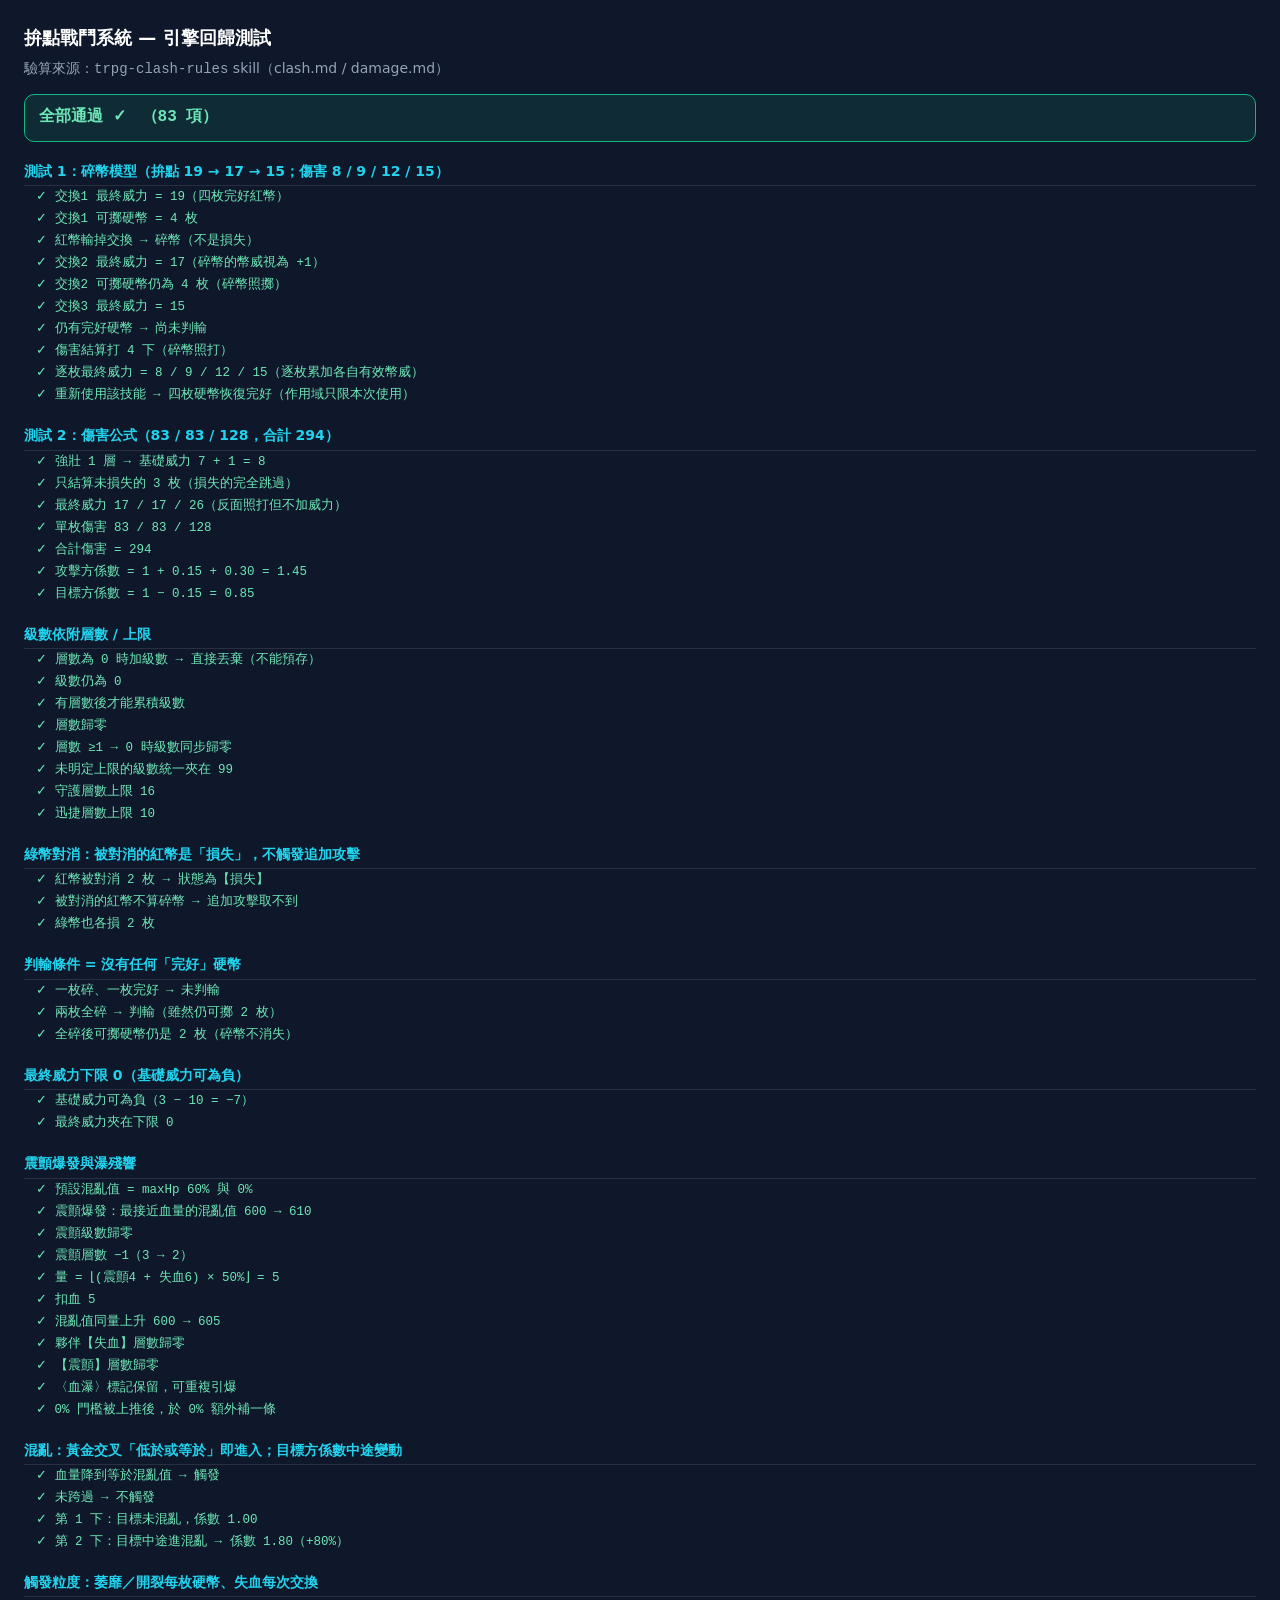
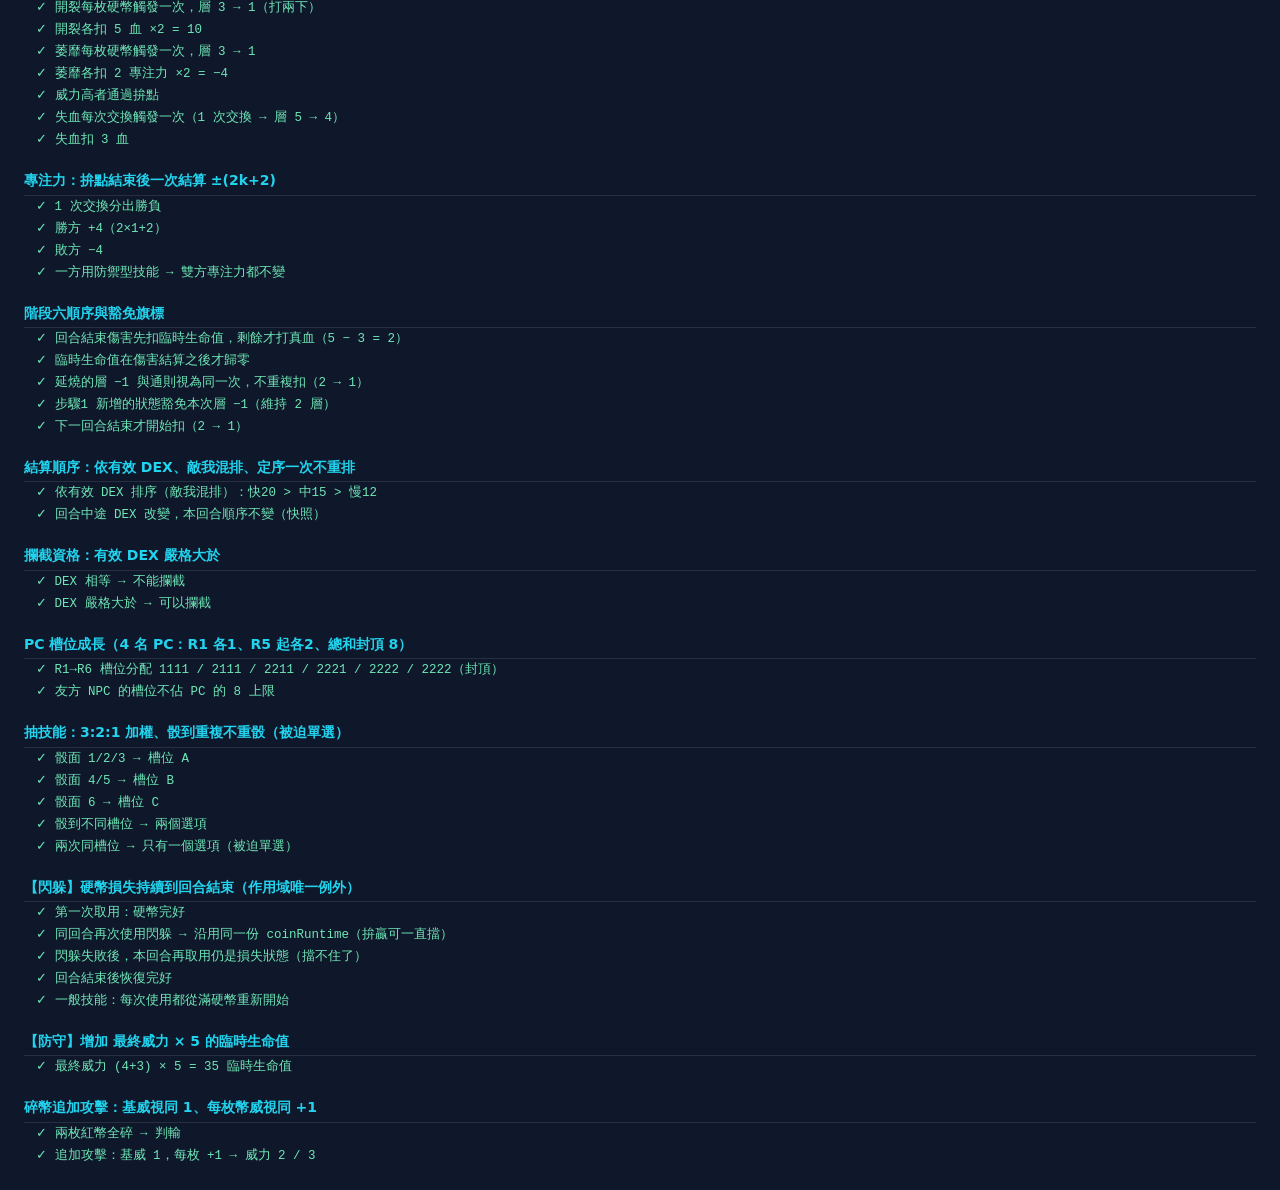
==== tests/index.html @ 9702fb5c "v2 引擎核心：依新規則 skill 重寫 states/clash/damage/turn + 回歸測試全過 規則來源改為 trpg-clash-rules skill（舊規格書作廢）。核心規則變更" ====
<!DOCTYPE html>
<html lang="zh-Hant">
<head>
<meta charset="UTF-8">
<meta name="viewport" content="width=device-width, initial-scale=1.0">
<title>拚點戰鬥系統 — 回歸測試</title>
<style>
  body { background:#0F172A; color:#E2E8F0; font-family:"Fira Sans","Microsoft JhengHei",system-ui,sans-serif;
         margin:0; padding:24px; font-size:14px; line-height:1.6; }
  h1 { font-size:18px; color:#fff; margin:0 0 4px; }
  #summary { font-size:16px; font-weight:600; padding:10px 14px; border-radius:10px; margin:14px 0;
             font-family:"Fira Code",Consolas,monospace; }
  #summary.ok { background:rgba(16,185,129,.12); border:1px solid #10B981; color:#6EE7B7; }
  #summary.bad { background:rgba(220,38,38,.12); border:1px solid #DC2626; color:#FCA5A5; }
  .sec { margin-top:18px; font-weight:600; color:#22D3EE; border-bottom:1px solid rgba(255,255,255,.1); padding-bottom:3px; }
  .ok { color:#6EE7B7; }
  .bad { color:#FCA5A5; font-weight:600; }
  .line { padding:1px 0 1px 12px; font-family:"Fira Code",Consolas,"Microsoft JhengHei",monospace; font-size:12.5px; }
</style>
</head>
<body>
<h1>拚點戰鬥系統 — 引擎回歸測試</h1>
<p style="color:#94A3B8; margin:2px 0 0;">驗算來源：<code>trpg-clash-rules</code> skill（clash.md / damage.md）</p>
<div id="summary">執行中…</div>
<div id="out"></div>

<script src="../engine/states.js"></script>
<script src="../engine/clash.js"></script>
<script src="../engine/damage.js"></script>
<script src="../engine/turn.js"></script>
<script src="tests.js"></script>
<script>
(function () {
  var res;
  try { res = window.runTests(); }
  catch (err) {
    document.getElementById("summary").className = "bad";
    document.getElementById("summary").textContent = "測試執行崩潰：" + err.message;
    console.error(err);
    window.__testResult = { pass: 0, fail: -1, crash: String(err && err.stack || err) };
    return;
  }
  var sum = document.getElementById("summary");
  sum.className = res.fail === 0 ? "ok" : "bad";
  sum.textContent = res.fail === 0
    ? "全部通過 ✓　（" + res.pass + " 項）"
    : "通過 " + res.pass + " 項、失敗 " + res.fail + " 項";
  var out = document.getElementById("out");
  res.lines.forEach(function (l) {
    var d = document.createElement("div");
    if (l.section) { d.className = "sec"; d.textContent = l.text; }
    else { d.className = "line " + (l.ok ? "ok" : "bad"); d.textContent = l.text; }
    out.appendChild(d);
  });
  window.__testResult = { pass: res.pass, fail: res.fail, failures: res.failures };
  console.log("測試結果：通過 " + res.pass + "、失敗 " + res.fail);
  if (res.fail) console.log("失敗清單：" + res.failures.join(" | "));
})();
</script>
</body>
</html>
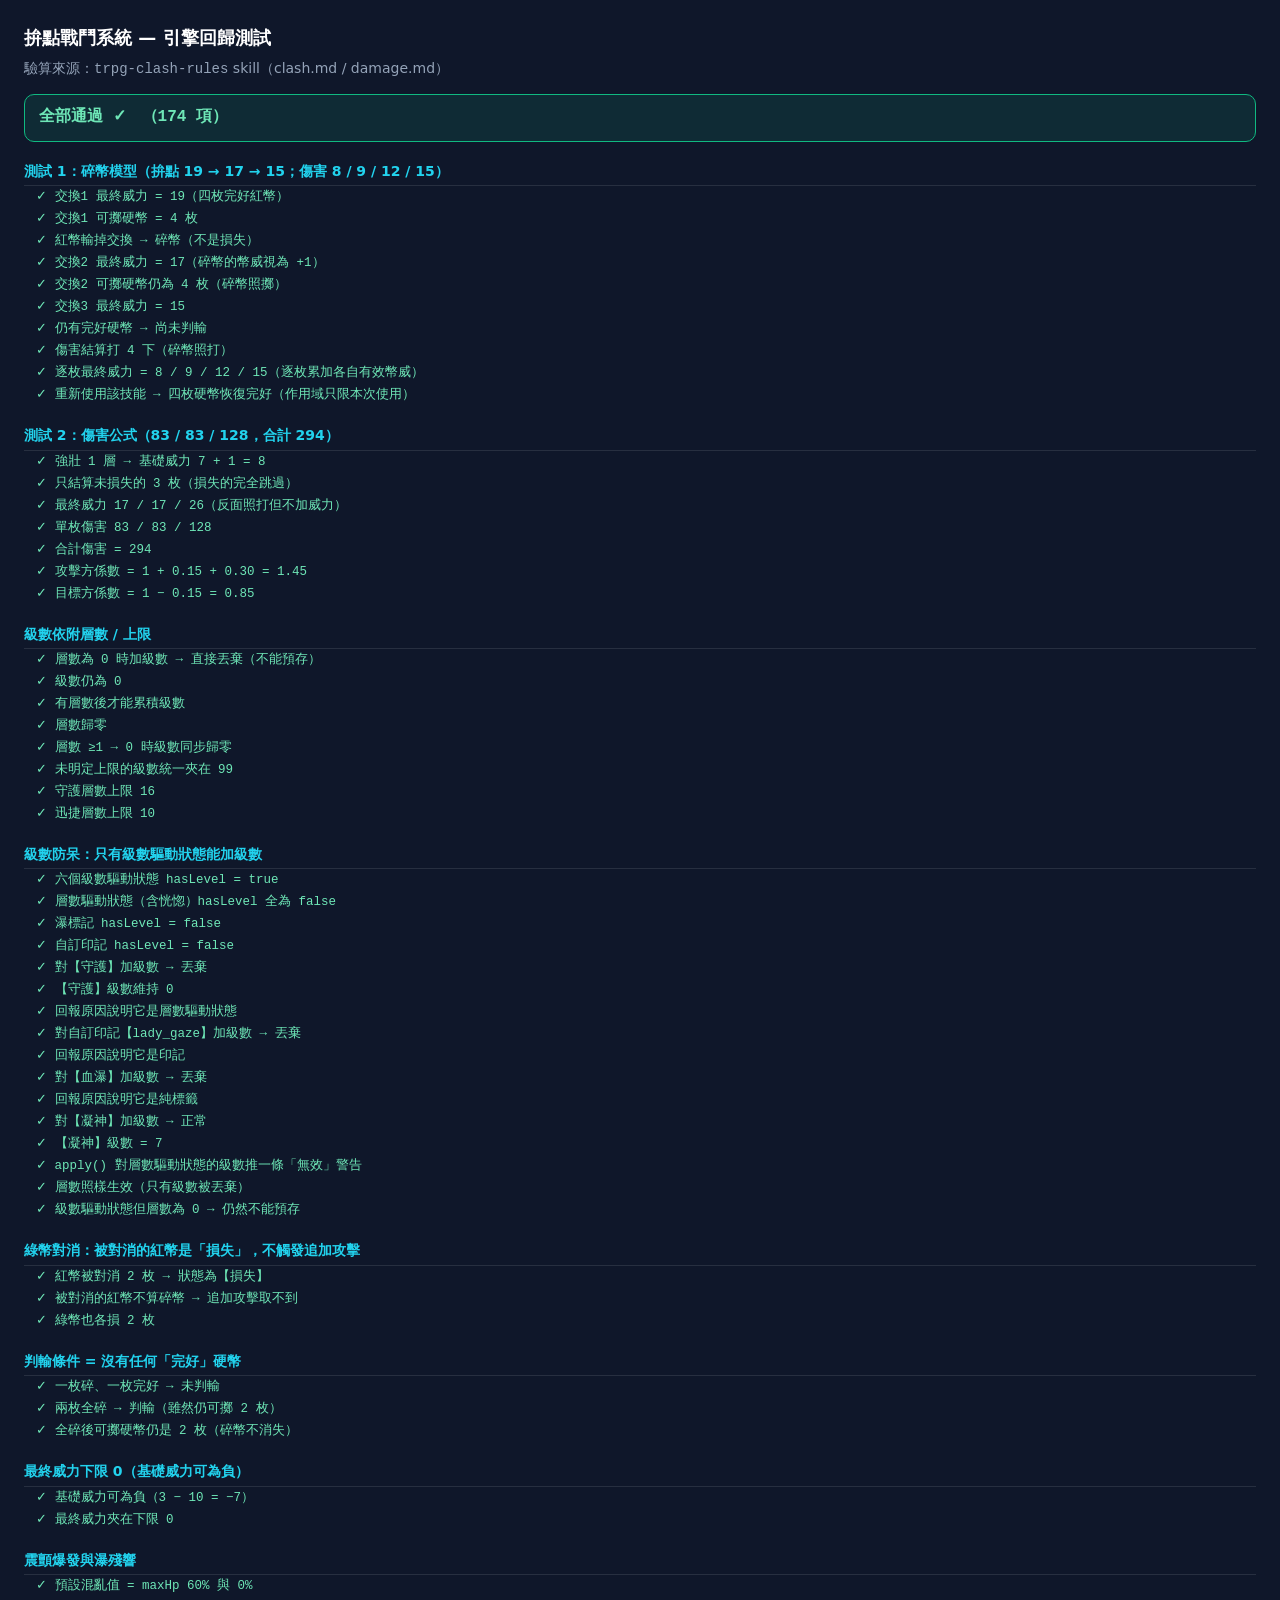
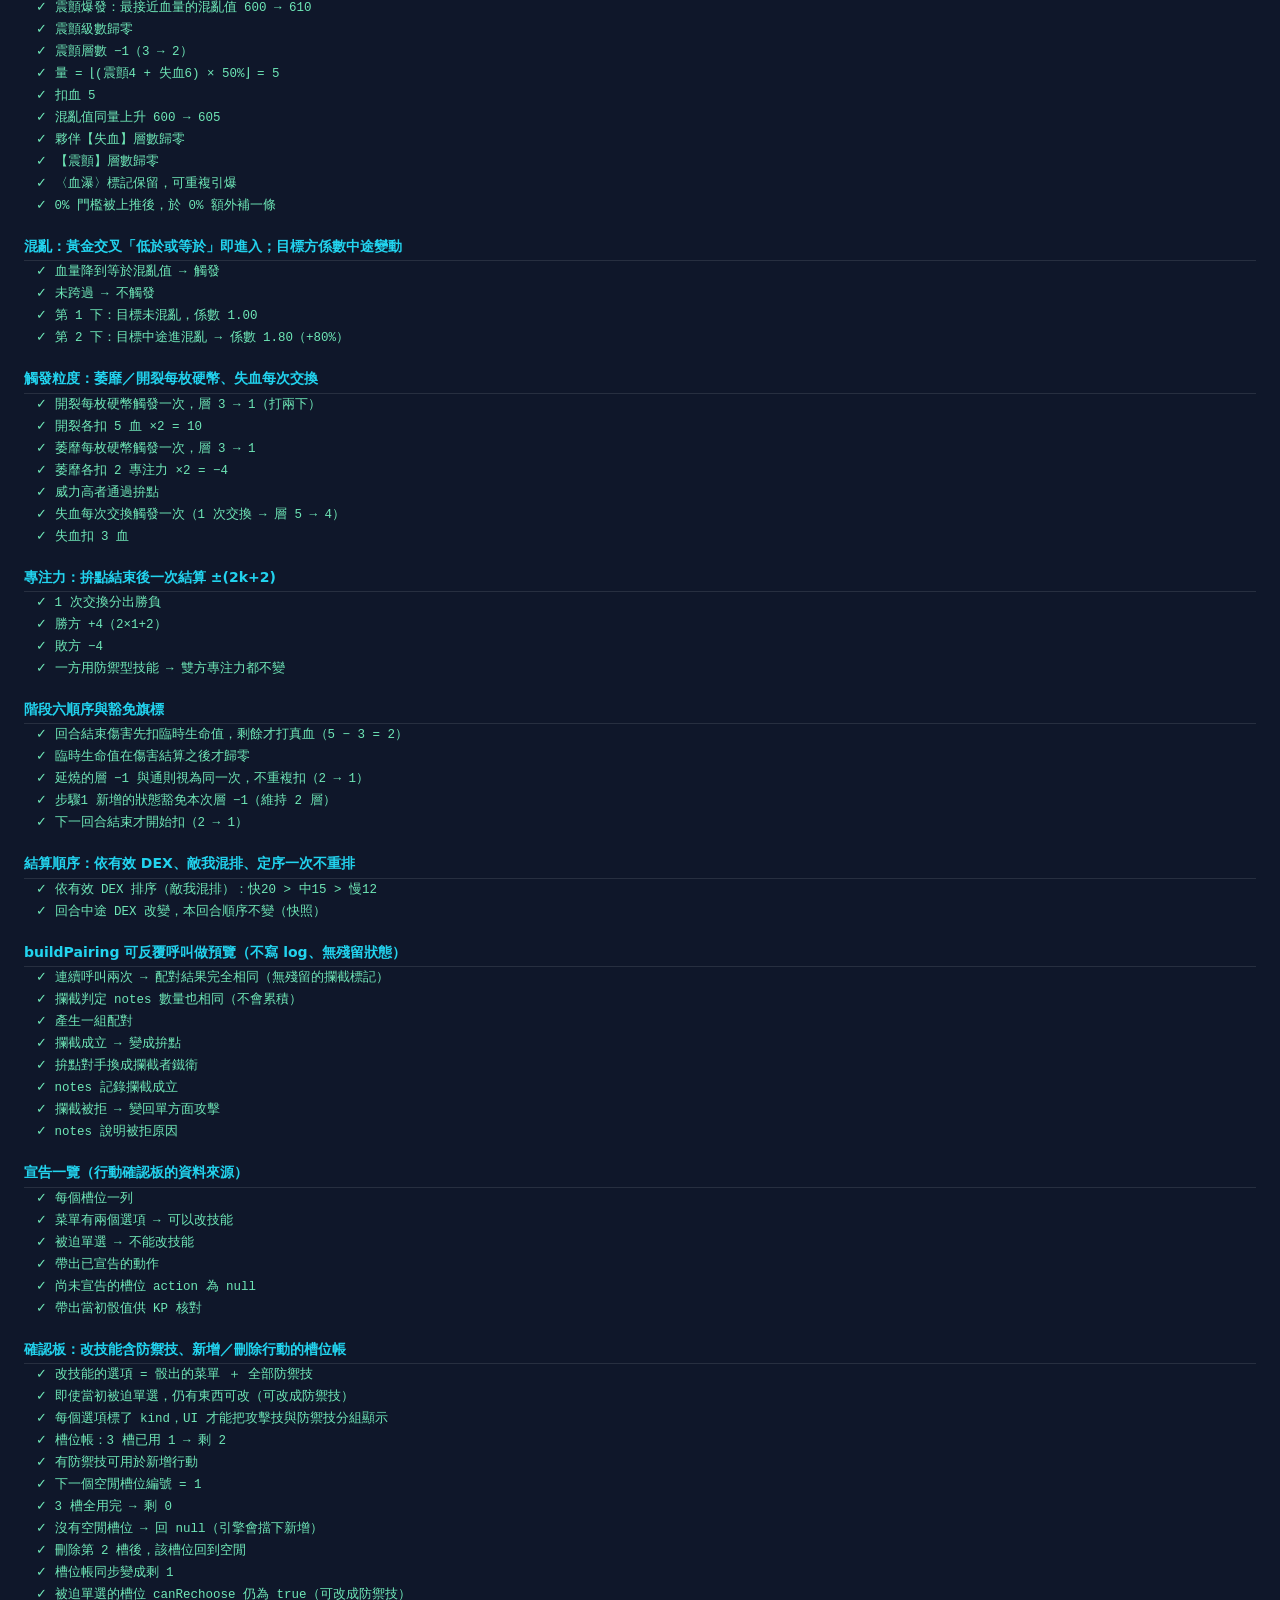
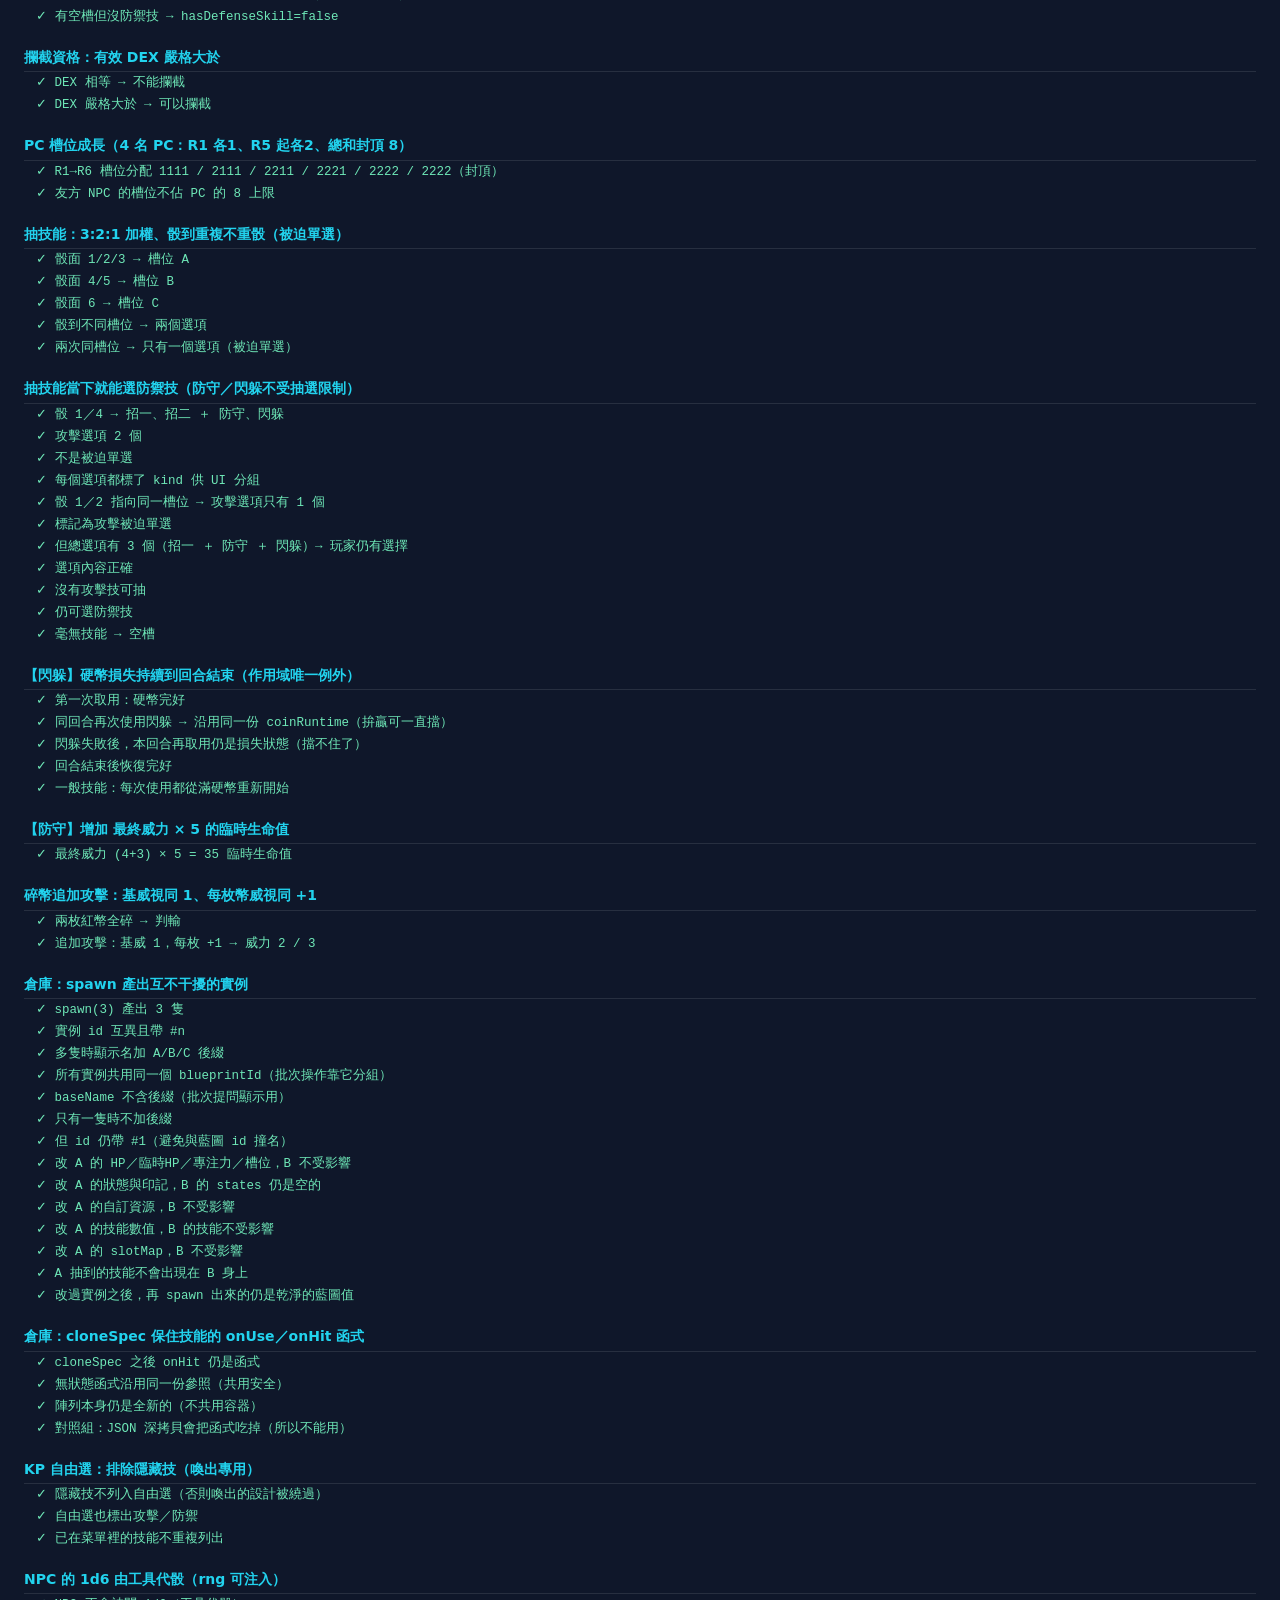
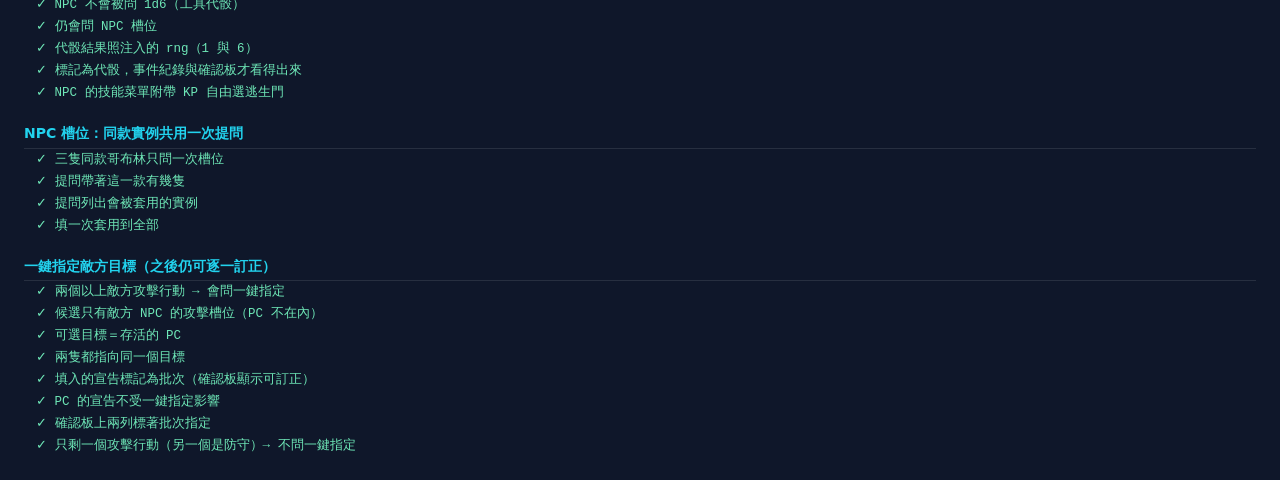
==== commit 35000407: "NPC 倉庫：本體與實例分兩層，戰場上可大量複製同款小怪 小怪的設計是一款、存在是多隻，過去只能整段 entity 複製貼上改 id， 改一次平衡要同步改三處。改成藍圖／實例兩層：  - data/c" ====
--- a/tests/index.html
+++ b/tests/index.html
@@ -28,6 +28,7 @@
 <script src="../engine/clash.js"></script>
 <script src="../engine/damage.js"></script>
 <script src="../engine/turn.js"></script>
+<script src="../data/characters.js"></script>
 <script src="tests.js"></script>
 <script>
 (function () {
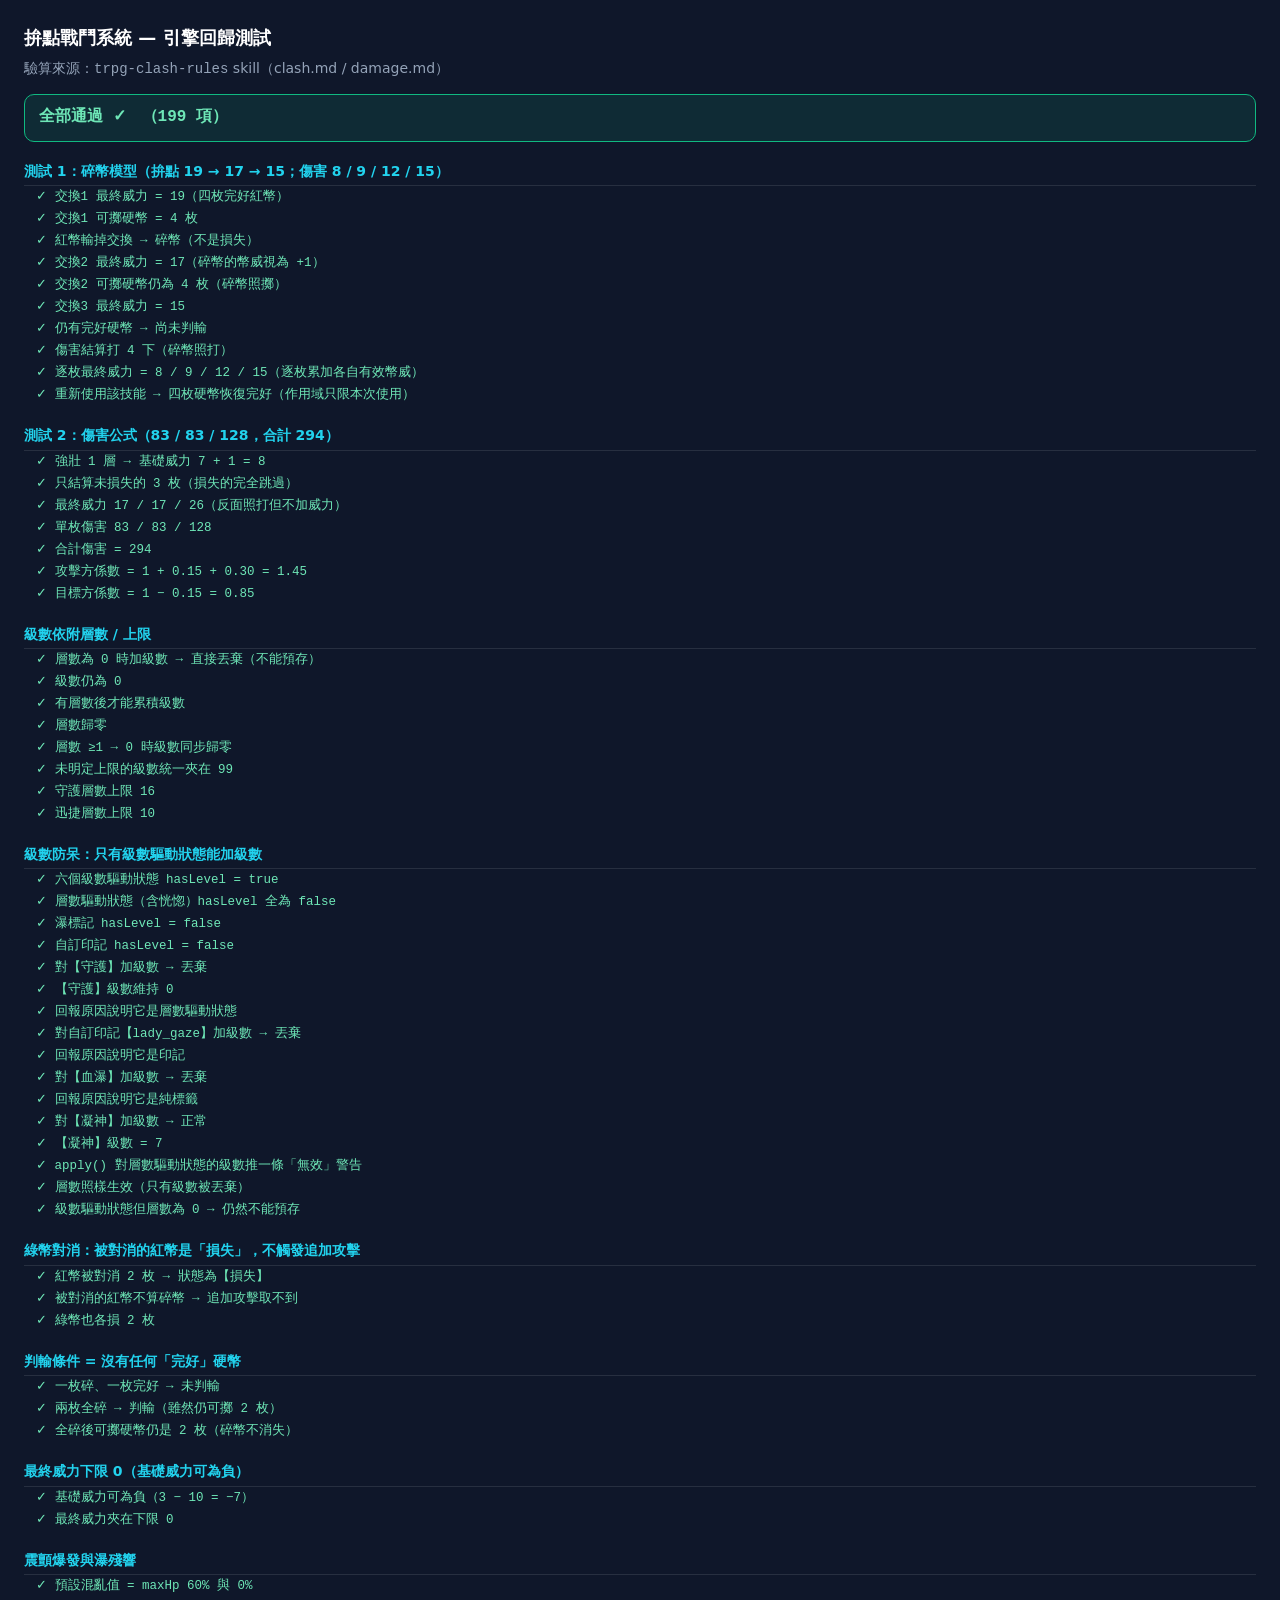
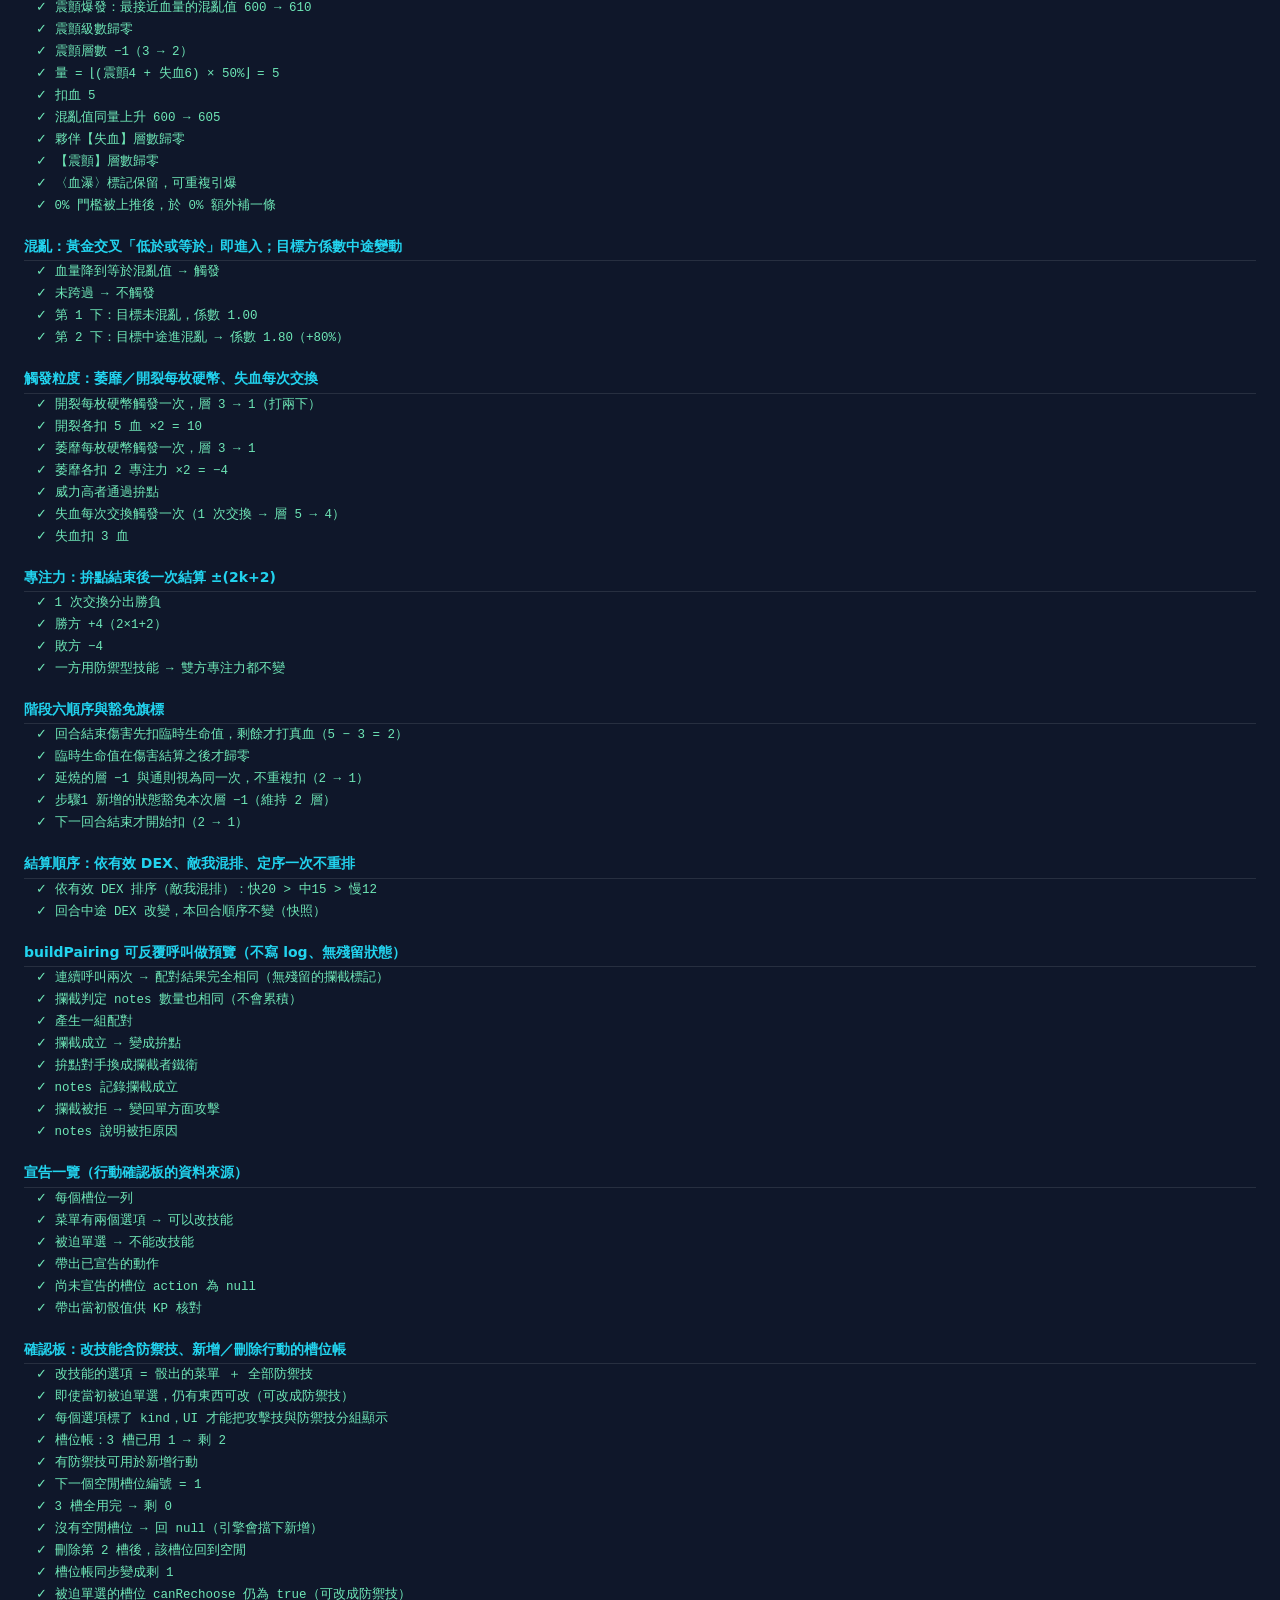
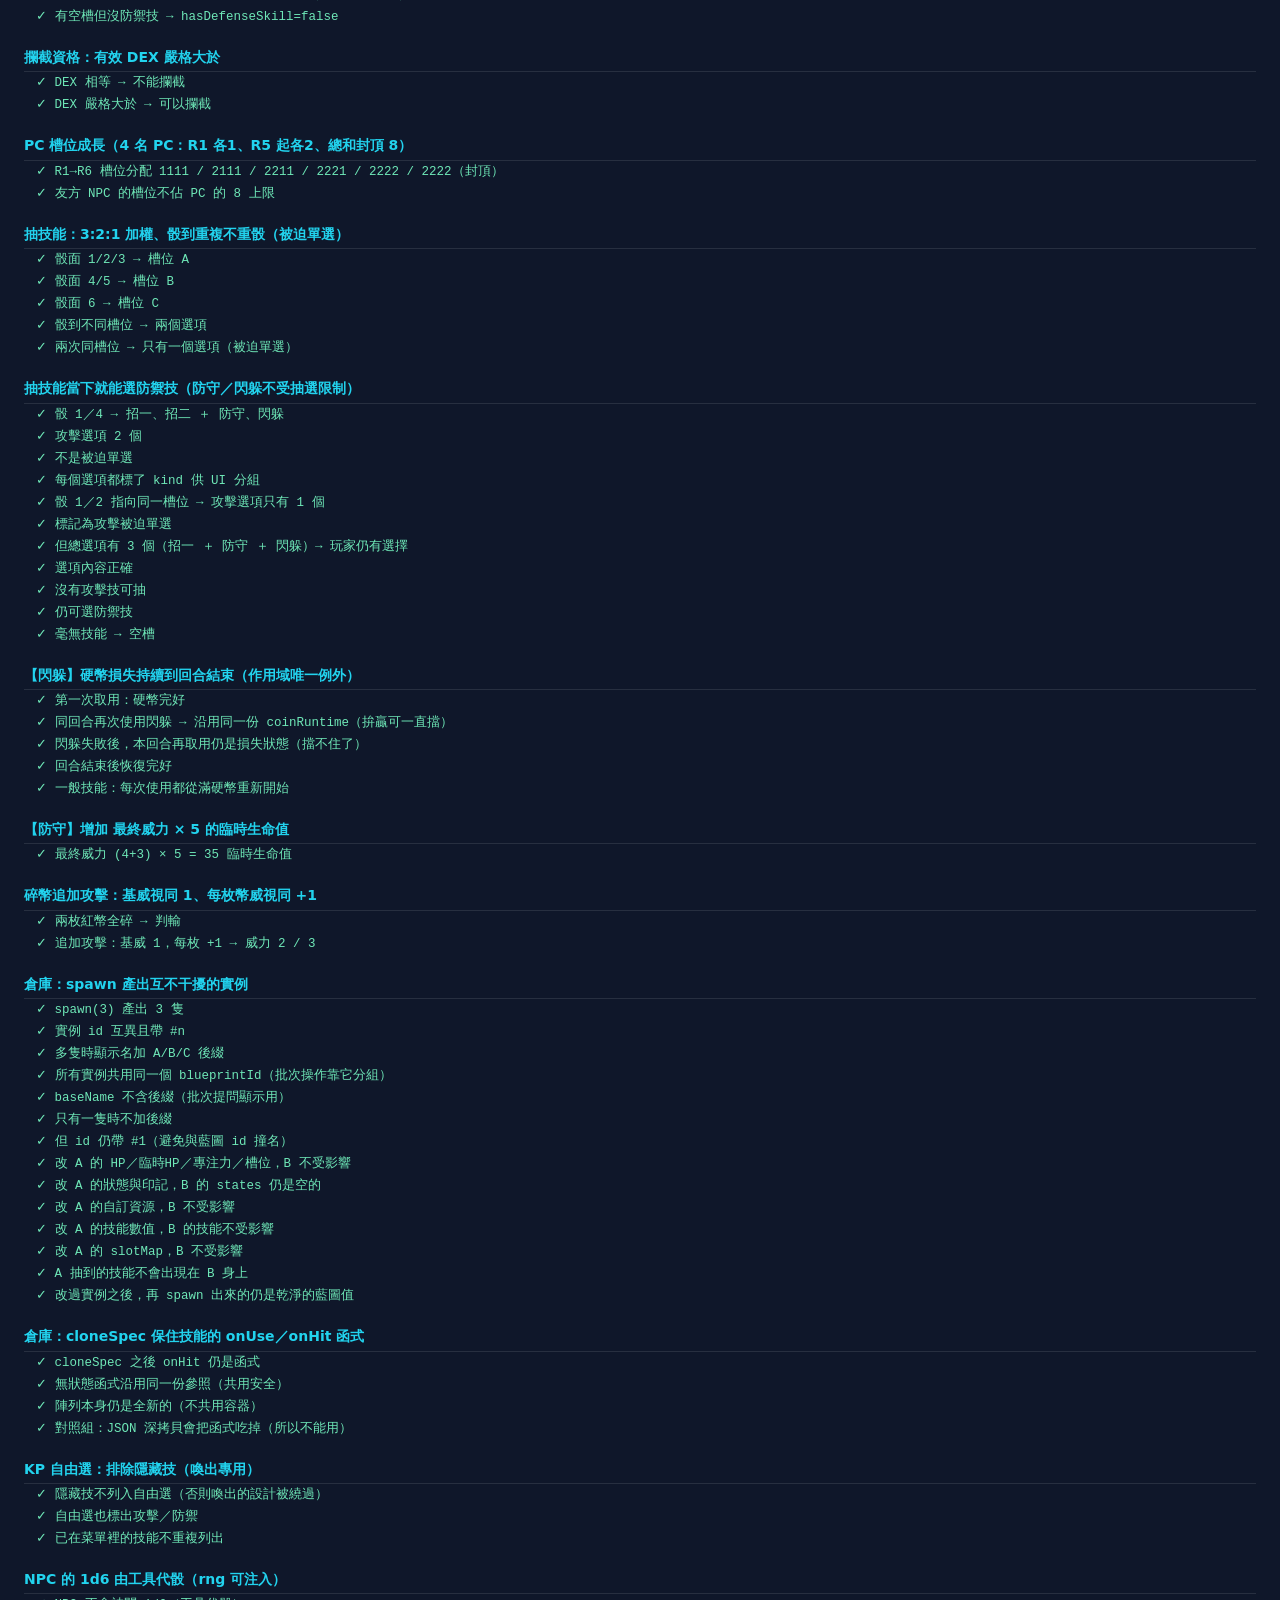
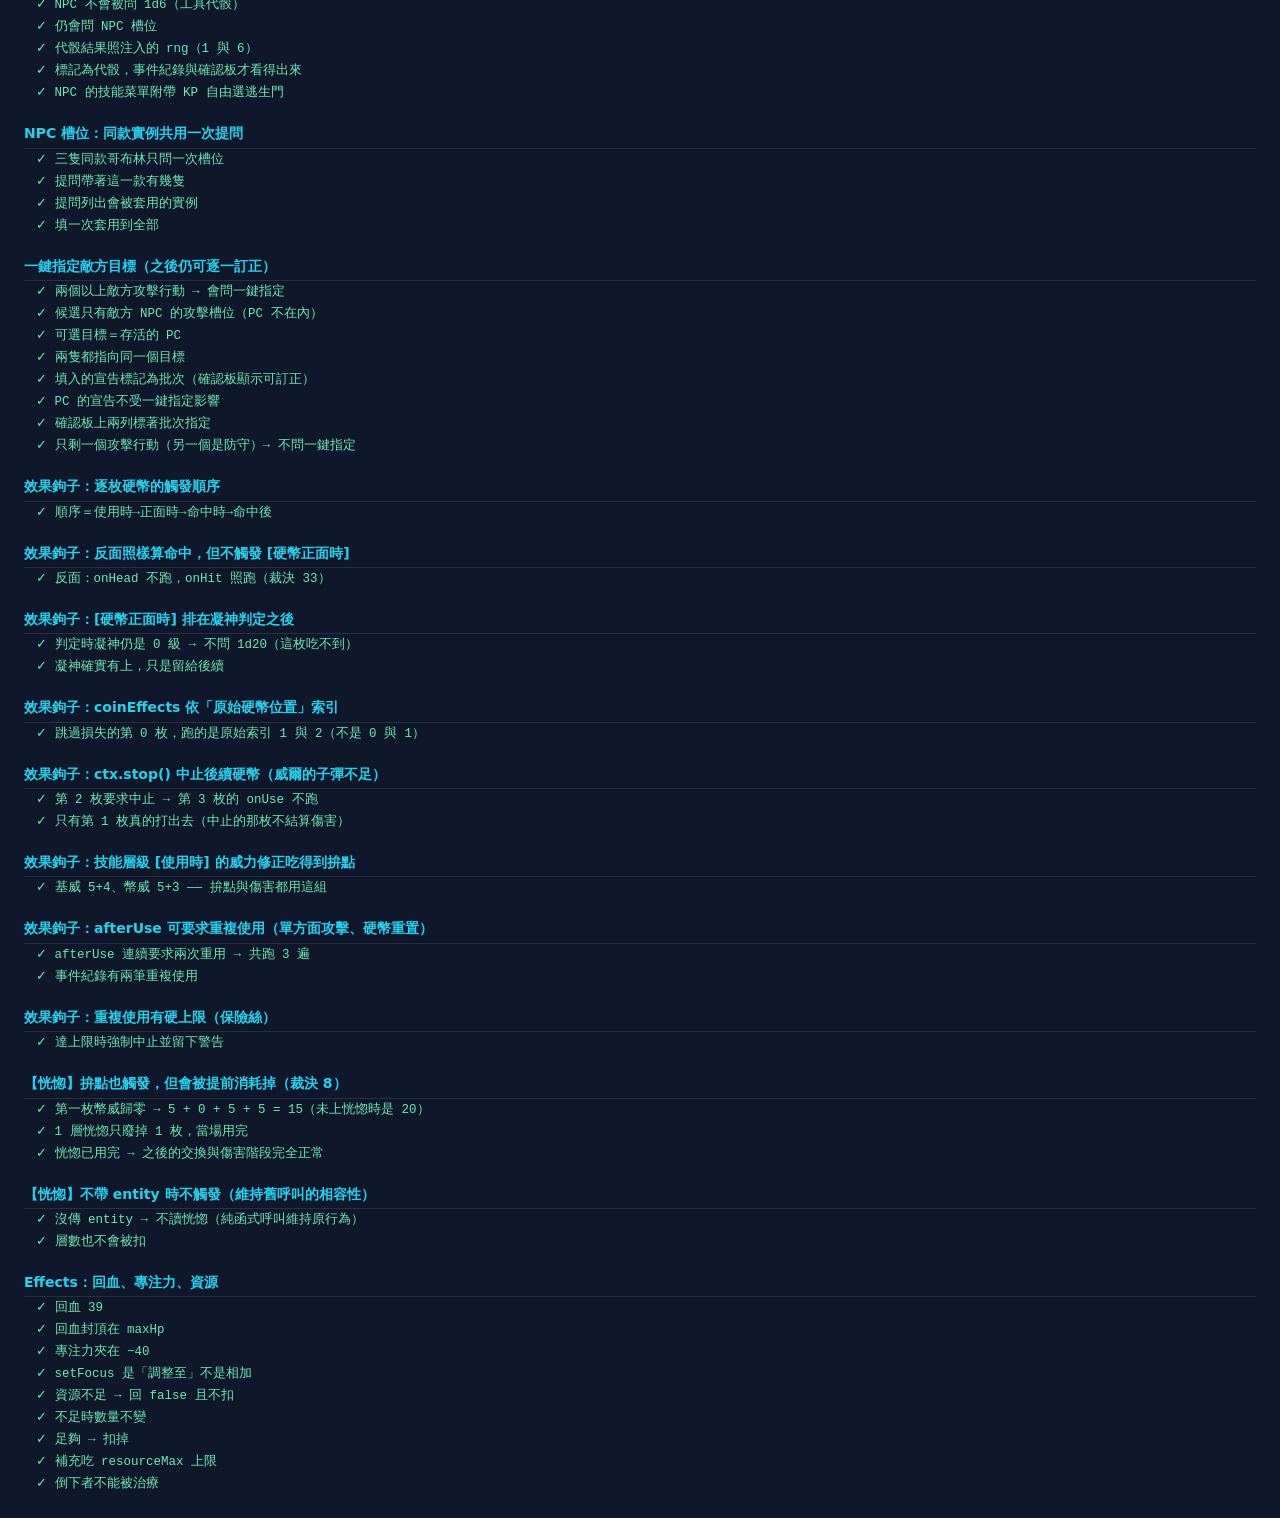
==== commit 468b23fd: "工作包A：效果鉤子引擎（逐枚硬幣效果）＋ 恍惚進拚點 四名 PC 的技能幾乎「每一枚硬幣的效果都不同」（威爾技能B 三枚給的震顫級數各異、 旭技能D 四枚各自引爆），而舊的 skill.onUse /" ====
--- a/tests/index.html
+++ b/tests/index.html
@@ -25,6 +25,7 @@
 <div id="out"></div>
 
 <script src="../engine/states.js"></script>
+<script src="../engine/effects.js"></script>
 <script src="../engine/clash.js"></script>
 <script src="../engine/damage.js"></script>
 <script src="../engine/turn.js"></script>
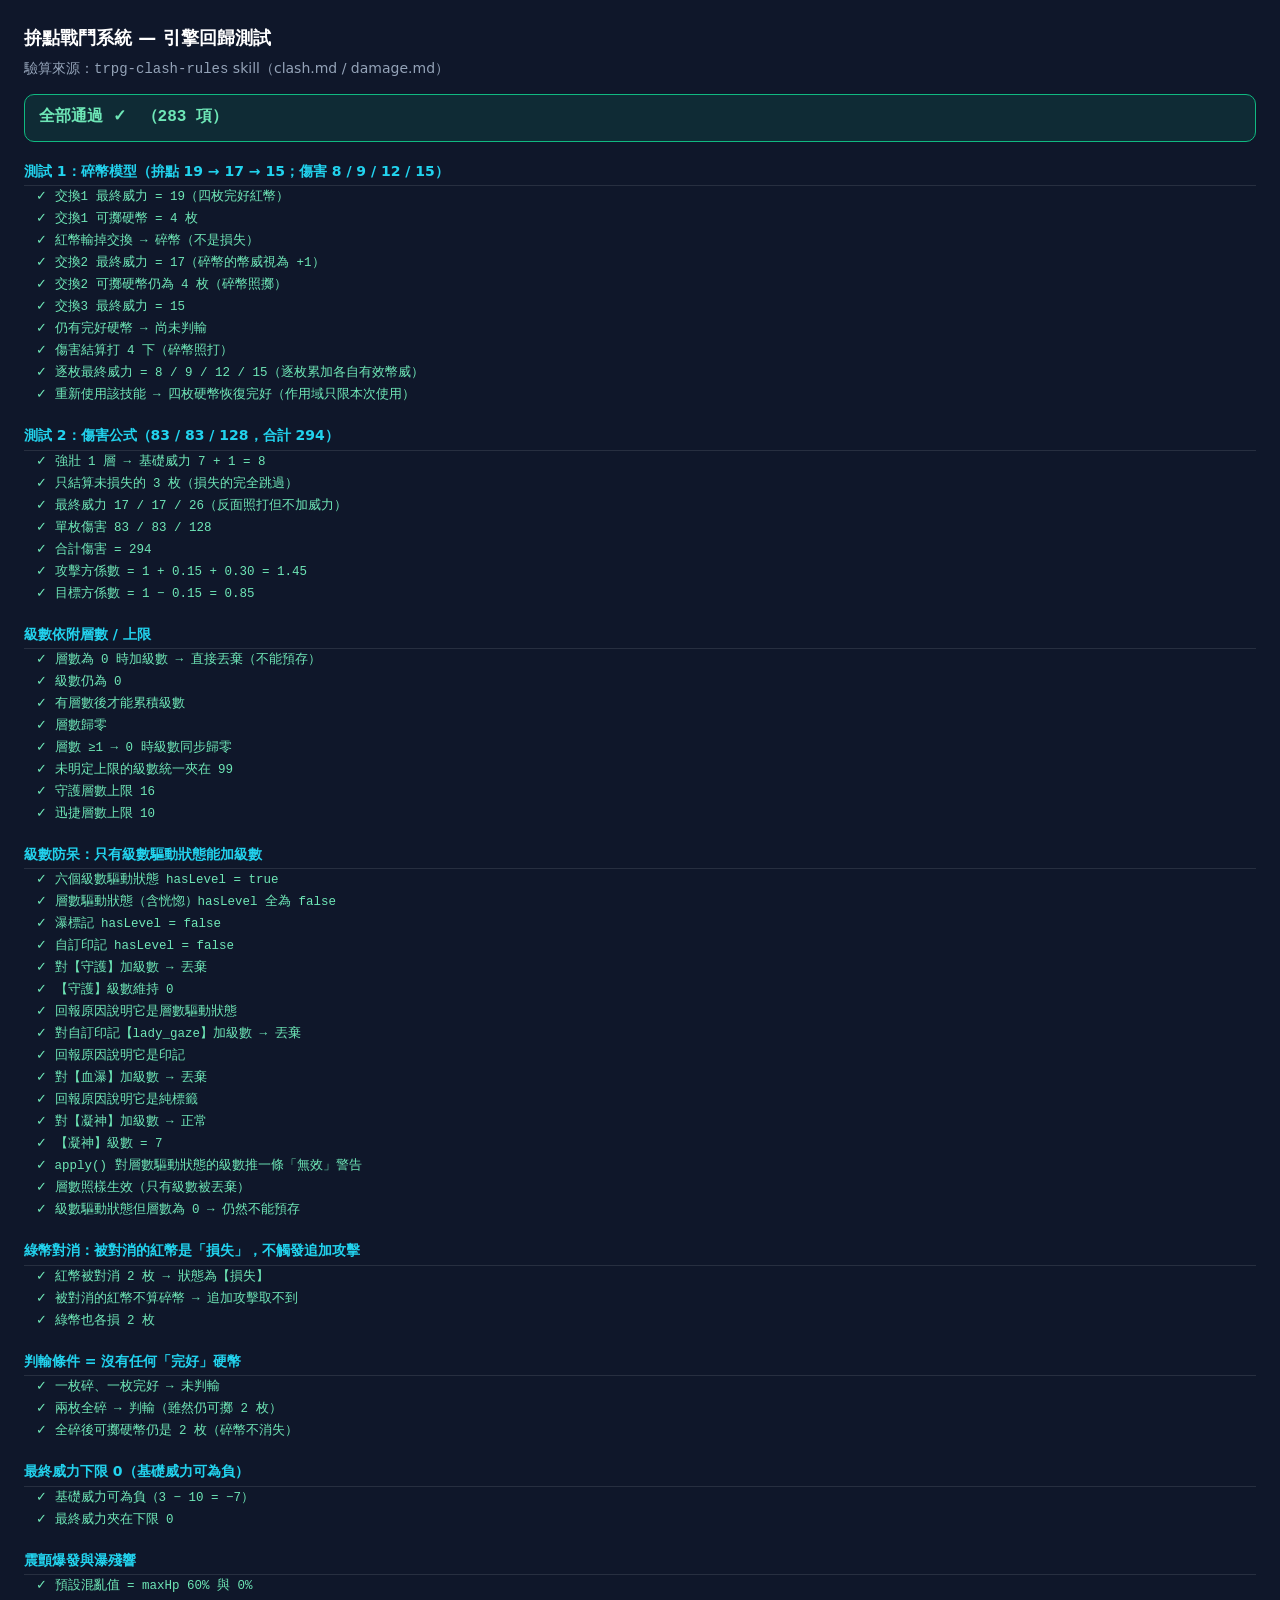
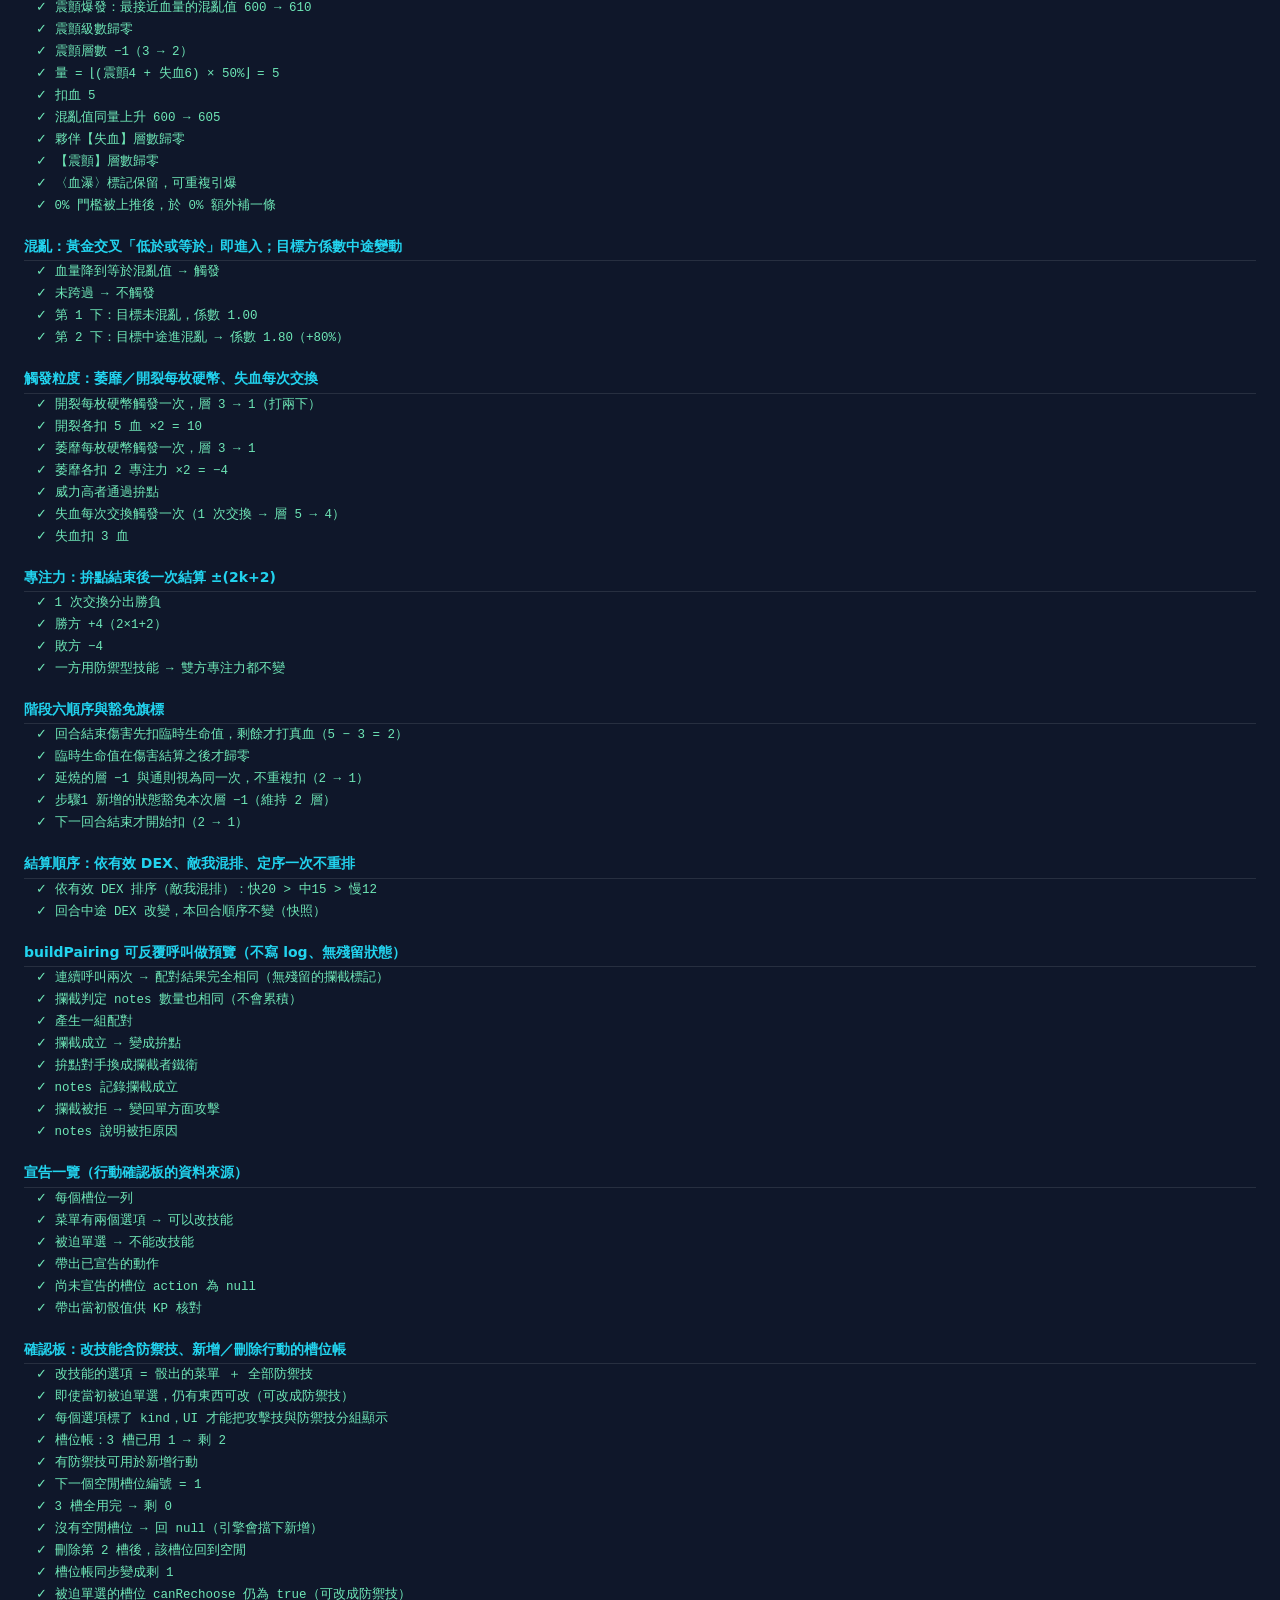
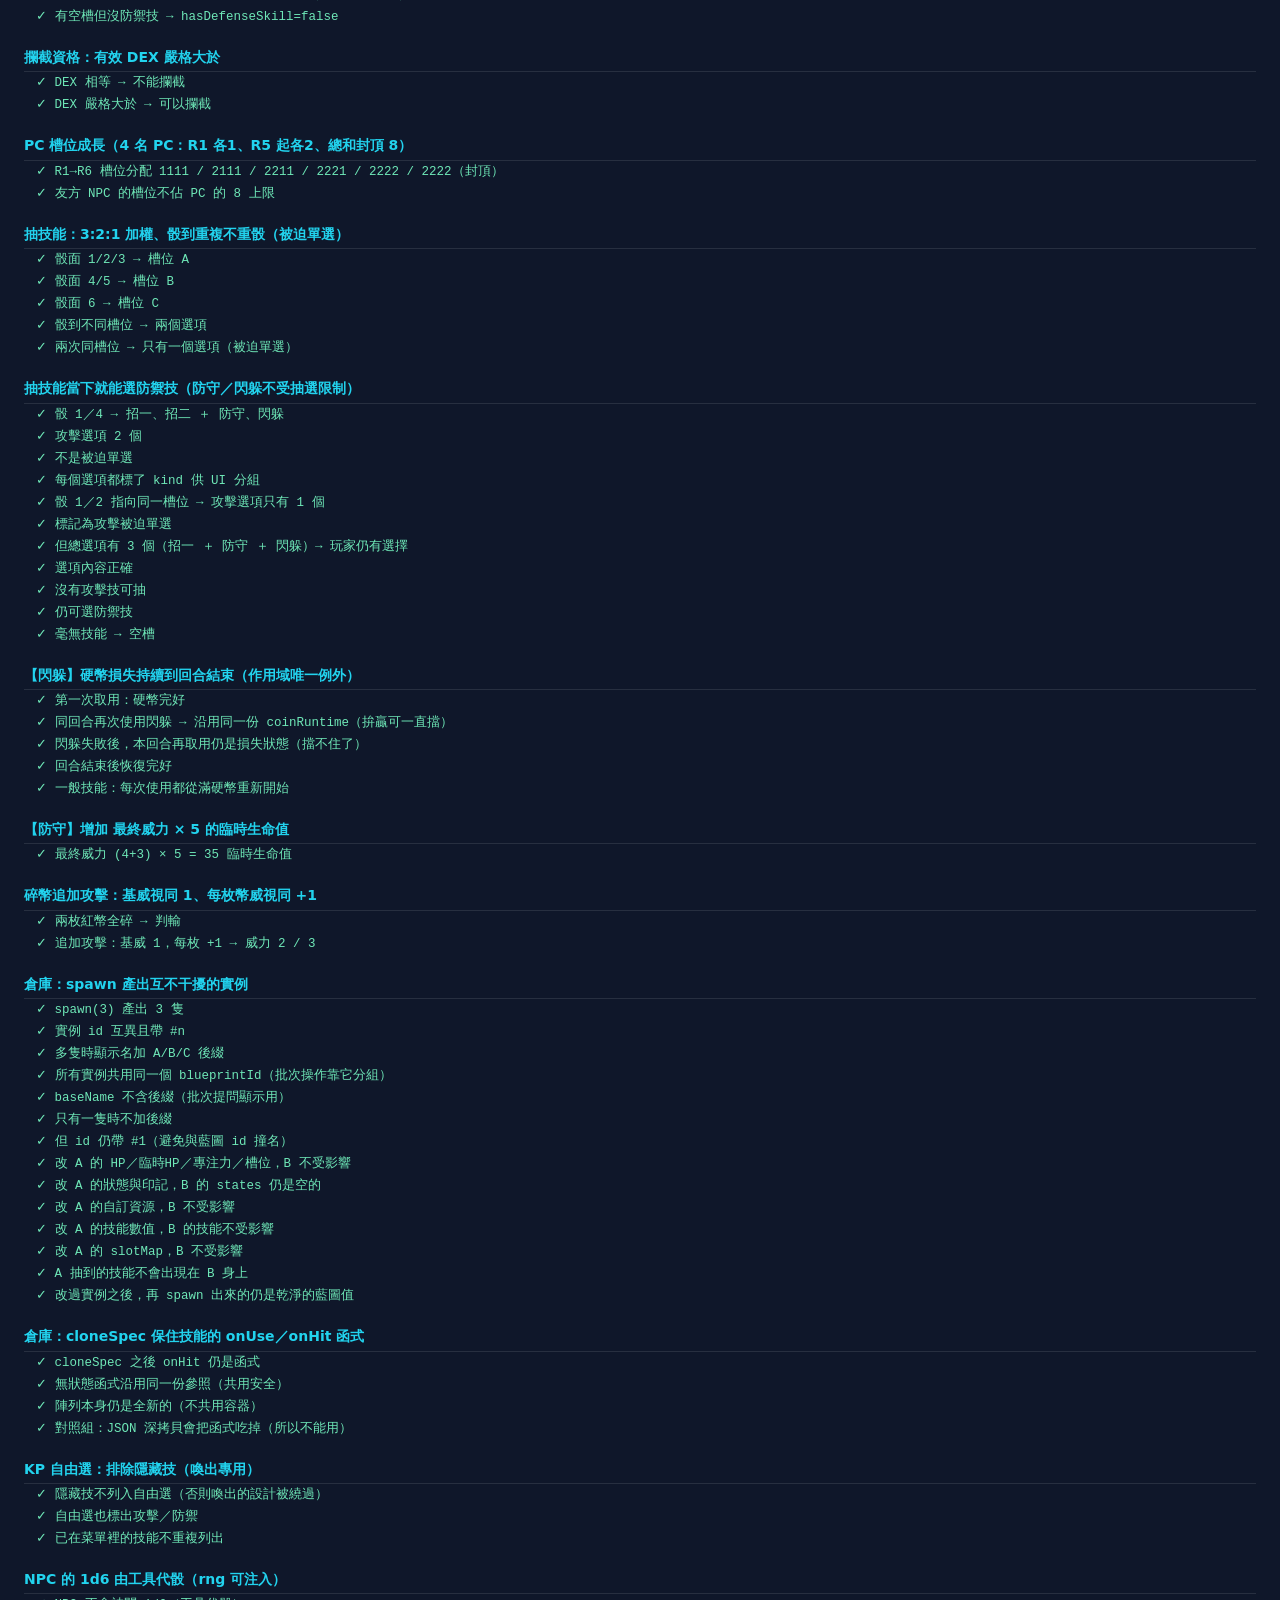
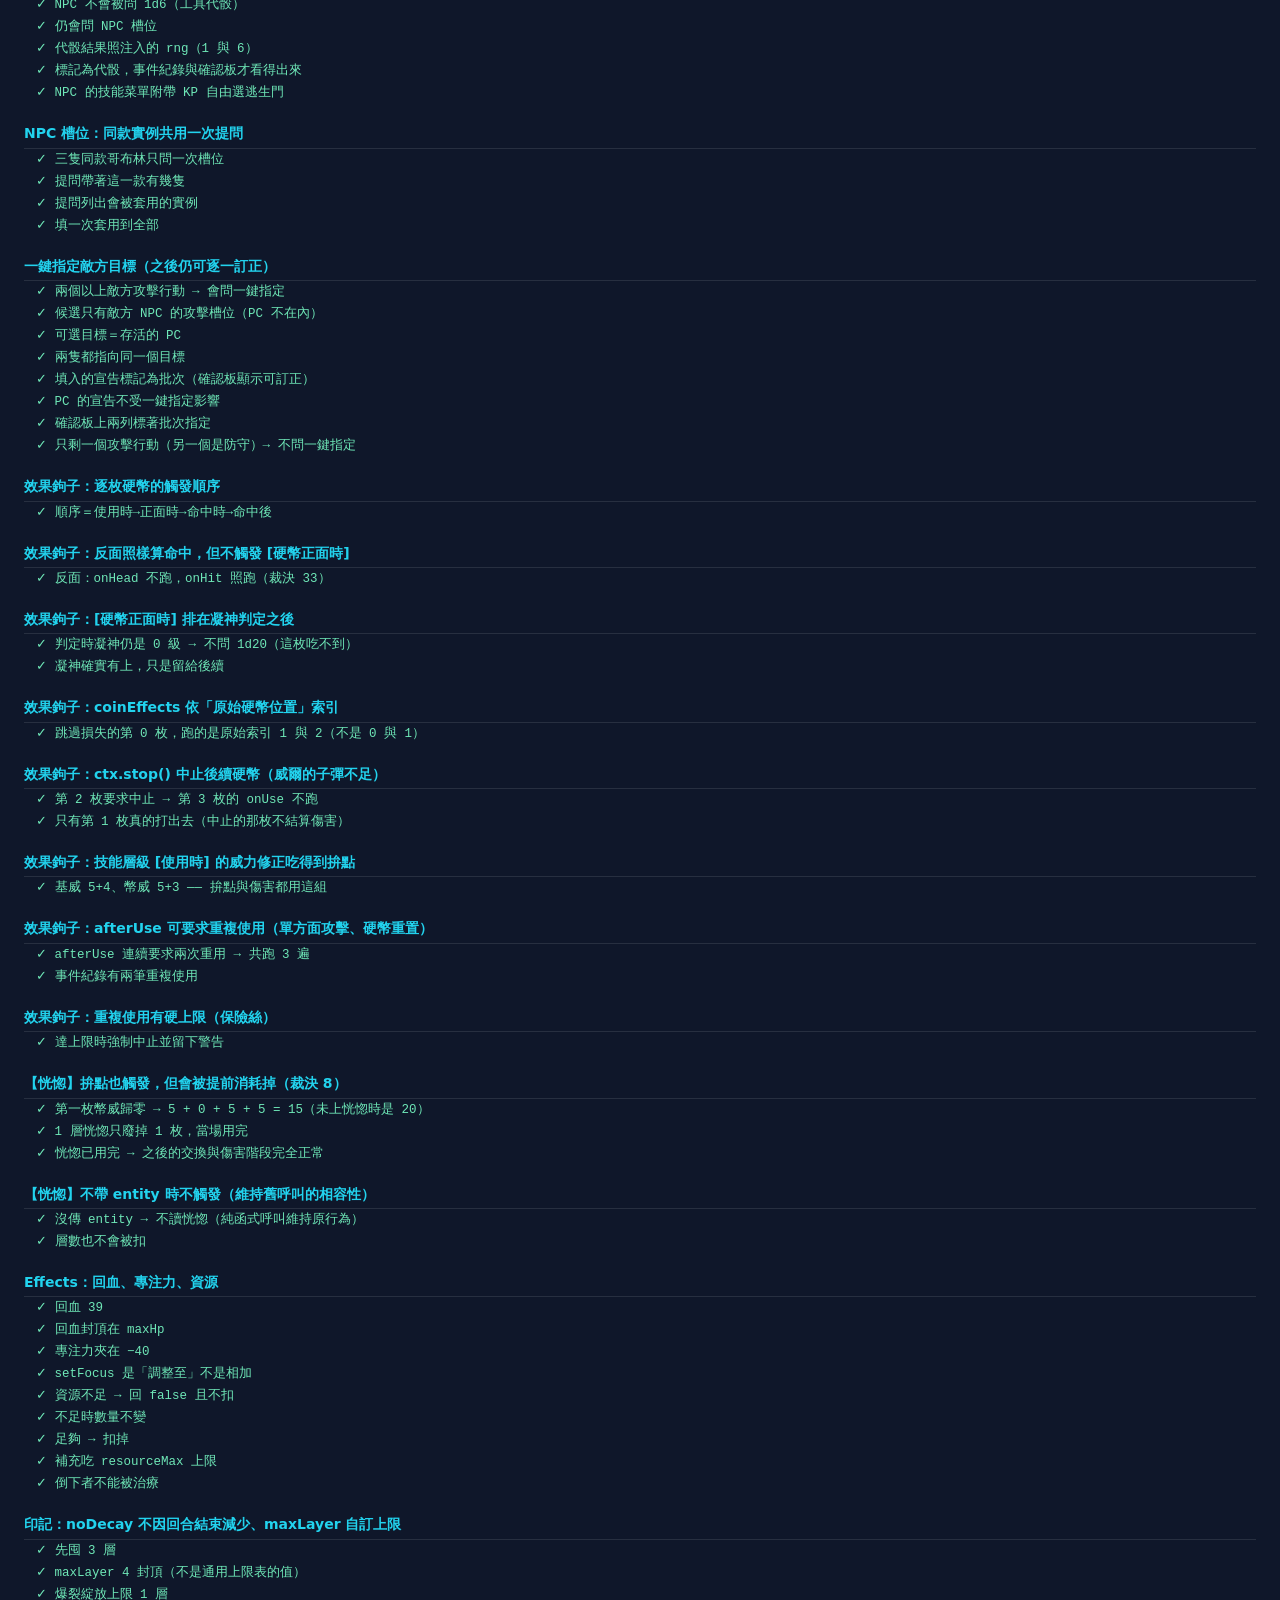
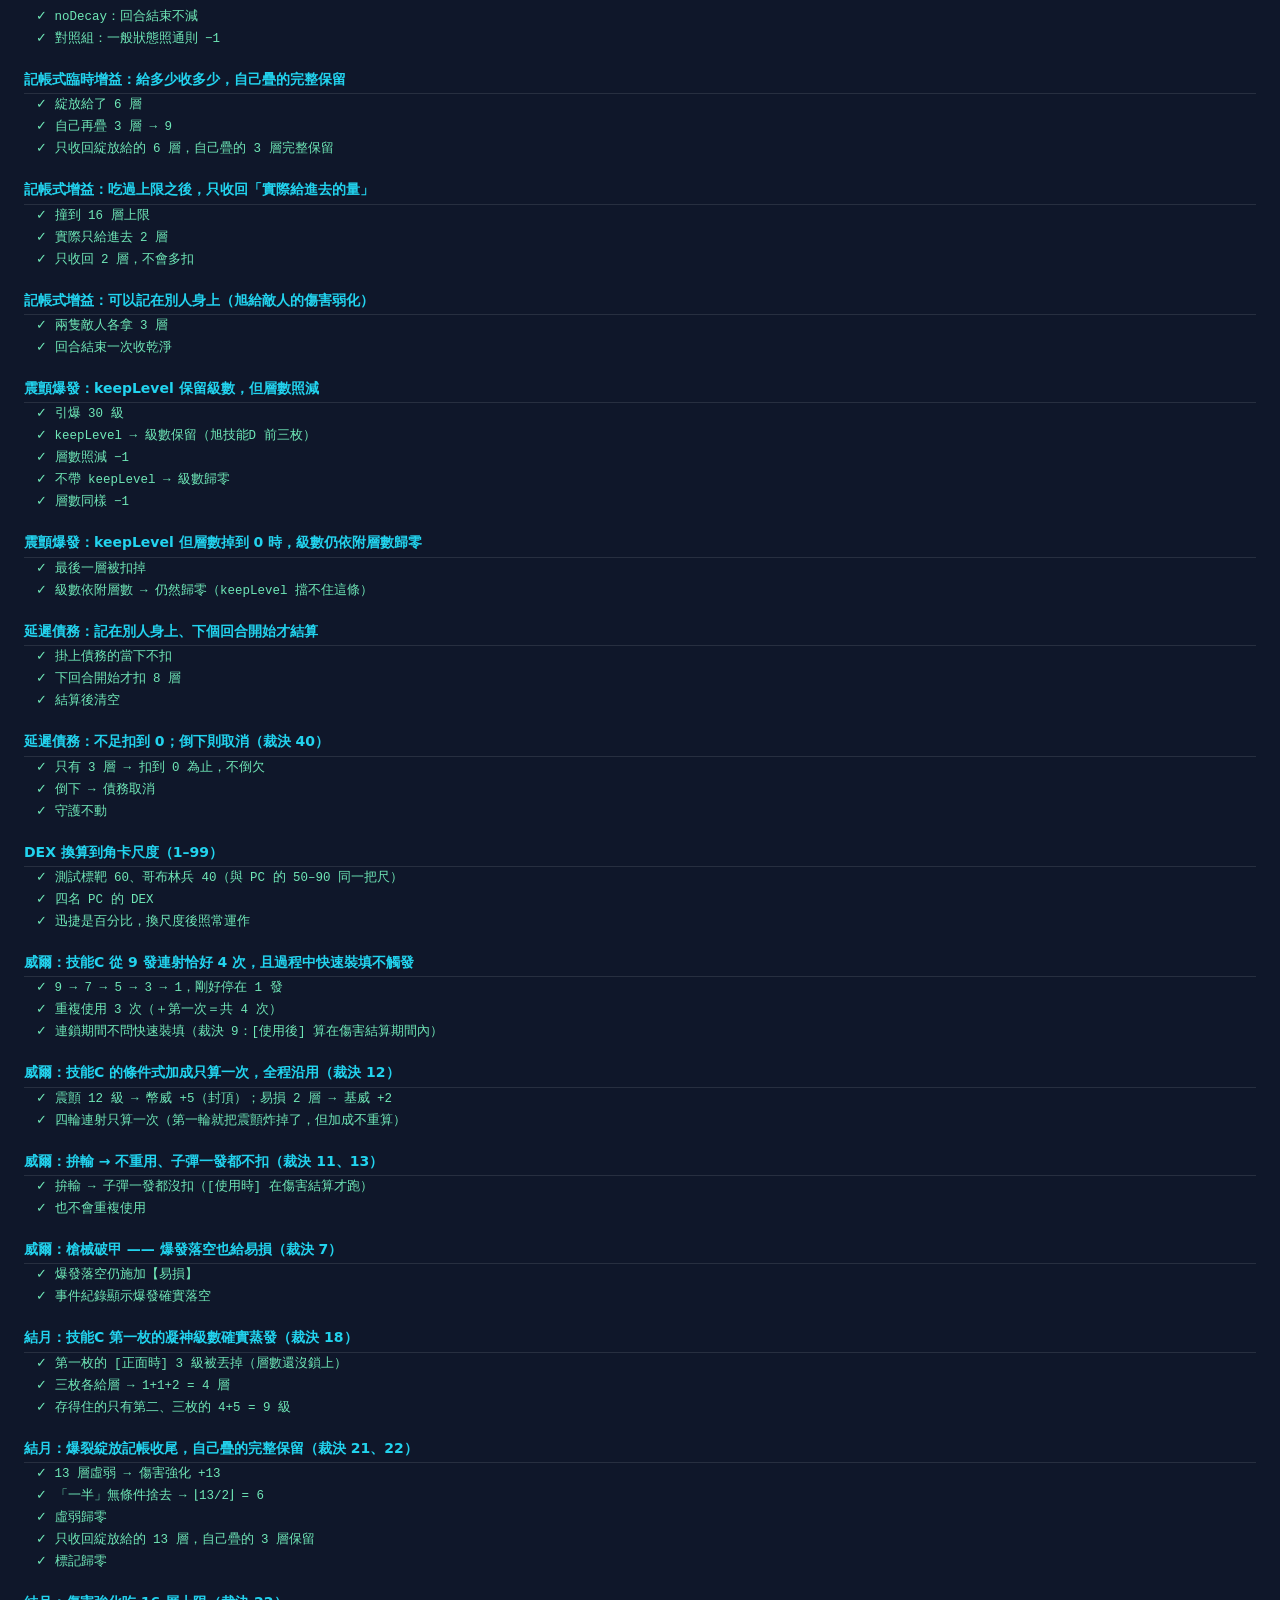
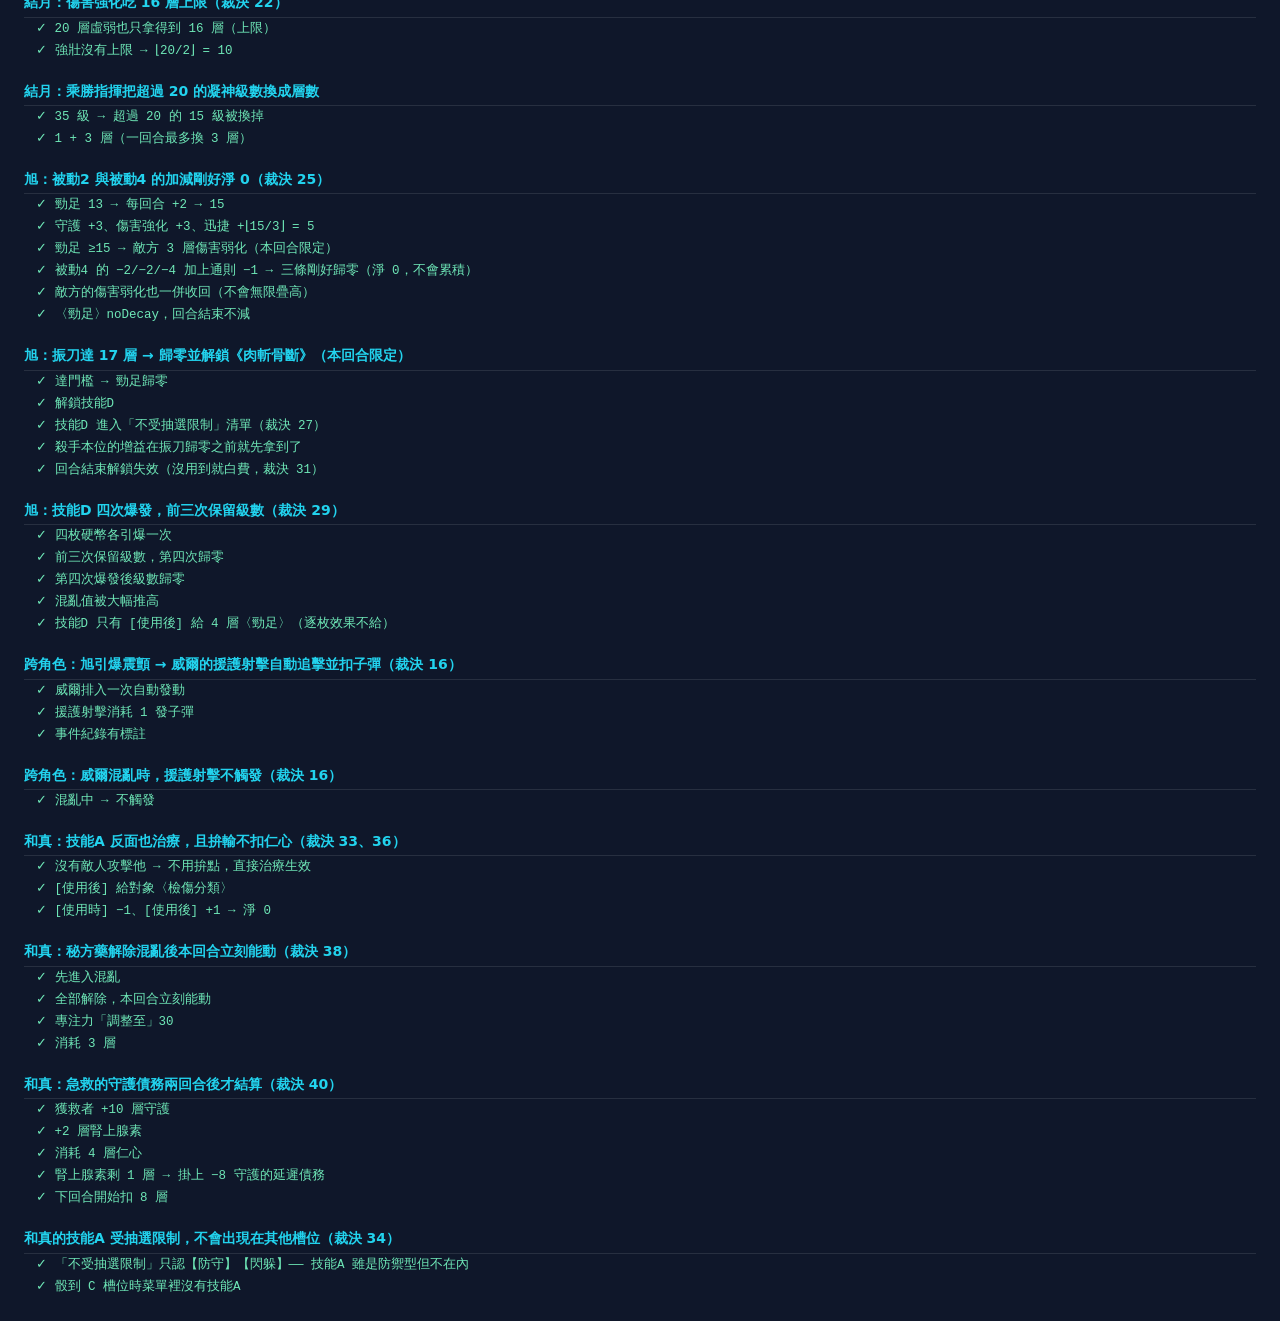
==== commit 4862fcc7: "工作包C/D/E ＋ 四名 PC 的資料與 17 個被動 被動系統（engine/passives.js） - Passives.broadcast 與 pendingInvocations 原本定義" ====
--- a/tests/index.html
+++ b/tests/index.html
@@ -28,6 +28,7 @@
 <script src="../engine/effects.js"></script>
 <script src="../engine/clash.js"></script>
 <script src="../engine/damage.js"></script>
+<script src="../engine/passives.js"></script>
 <script src="../engine/turn.js"></script>
 <script src="../data/characters.js"></script>
 <script src="tests.js"></script>
